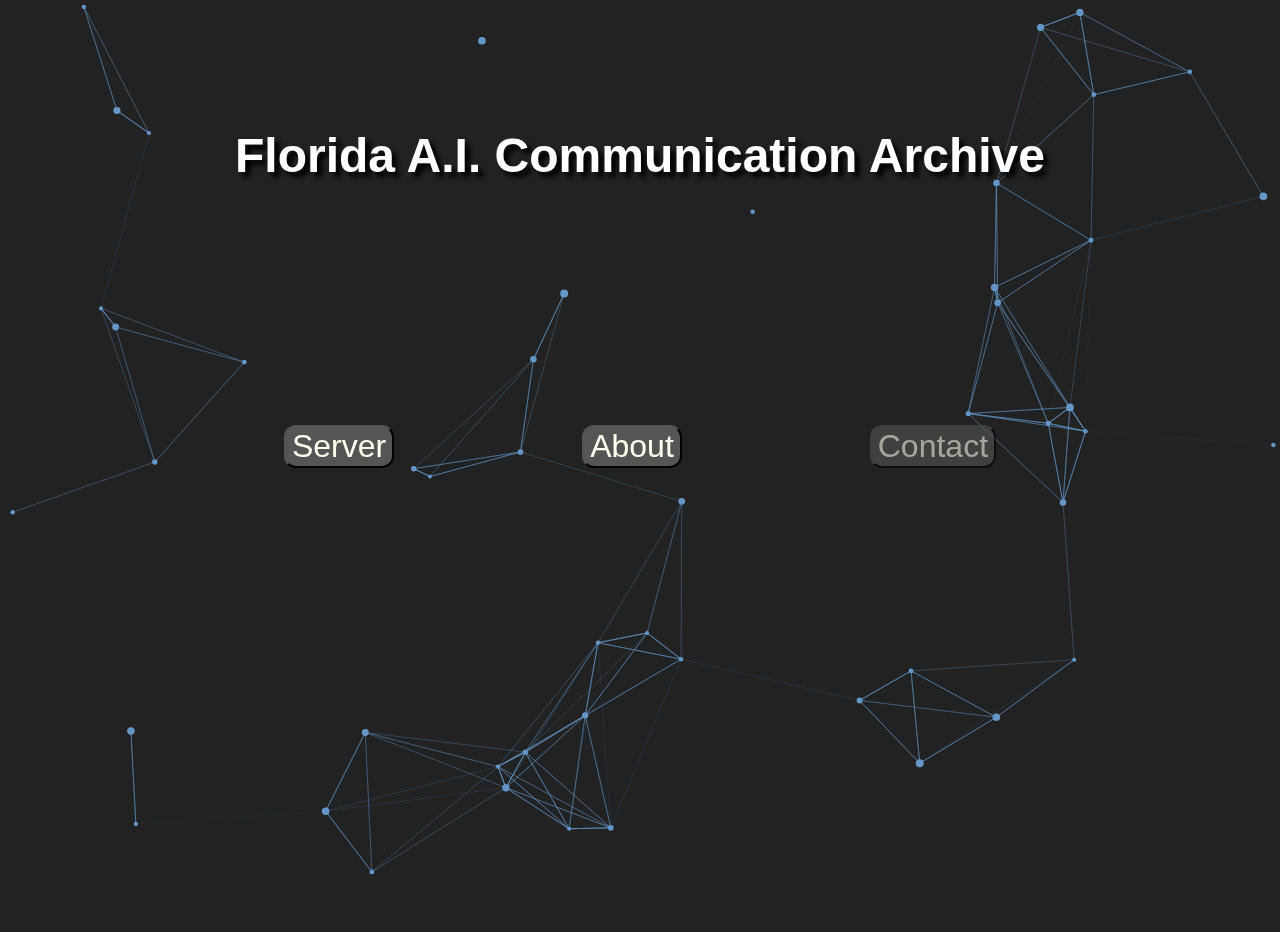
==== index.html @ c3ea345b "Update index.html" ====
<!DOCTYPE html>
<html lang="en">
<html>
    <head>
        <meta charset="utf-8">
        <meta name="viewport" content="width=device-width, initial-scale=1.0">
        <title>FAICA</title>
        
        
        <link rel="stylesheet" href="css/stylesheet.css">
    </head>
    
    <body>
    <canvas id="canvas"></canvas>
        <div>
            <div>
                <h1>Florida A.I. Communication Archive</h1>
            </div>
            <br>
            <div class="box">
                <button class="button" onclick="window.location.href='https://faica.us/server';">Server</button>
                <button class="button" onclick="window.location.href='/404';">About</button>
                <button class="button disabled">Contact</button> 
            </div>
        </div>
    </body>
</html>
    
<script src="js/main.js"></script>
---- css/stylesheet.css ----
h1 {
  color:white;
  text-shadow: 5px 5px 5px black;
  text-align: center;
  font-size:xxx-large;
  padding:2em;
}

p {
  font-family: verdana;
  font-size: 20px;
}

body {
	background: #222;
	margin: 0rem;
	min-height: 100vh;
	font-family: Futura, sans-serif;
}

.box {
  display: flex;
  align-items: center;
  justify-content:space-evenly;
  padding:6em;
}

.box div {
  width: 100%;
  height: 100px;
}

.button {
	color: ivory;
	background-color: #555555;
	font-size: xx-large;
	border-radius: 12px;
	cursor: pointer;
	z-index: 1;
}

.button:hover {
	color: #555555;
  	background-color: ivory;
  	box-shadow: 0 12px 16px 0 rgba(0,0,0,0.24), 0 17px 50px 0 rgba(0,0,0,0.19);
	z-index: 1;
}

.disabled {
 	opacity: 0.6;
 	cursor: not-allowed;
	z-index: 1;
}

.vert {
  	flex-direction:column;
}

ul {
	color:white;
  	text-shadow: 5px 5px 5px black;
  	text-align: center;
	text-size: large;
	font-family: Futura, sans-serif;
	
}

#canvas, #text {
	position: absolute;
	display: block;
	top: 0;
	left: 0;
	z-index: -1;
}
#text {
  min-height: 100vh;
  width: 100vw;
  z-index: 1;
  color: #fff;
  text-transform: uppercase;
  font-size: 8vmin;
  display: flex;
  align-items: center;
  justify-content: center;
  text-align: center;
}
#text h1 {
	opacity: 0.9
}

@media only screen and (max-width: 600px) {
	.box {
	  display: flex;
	  flex-direction:column;
	  justify-content:space-evenly;
	  padding:6em;
	}
}
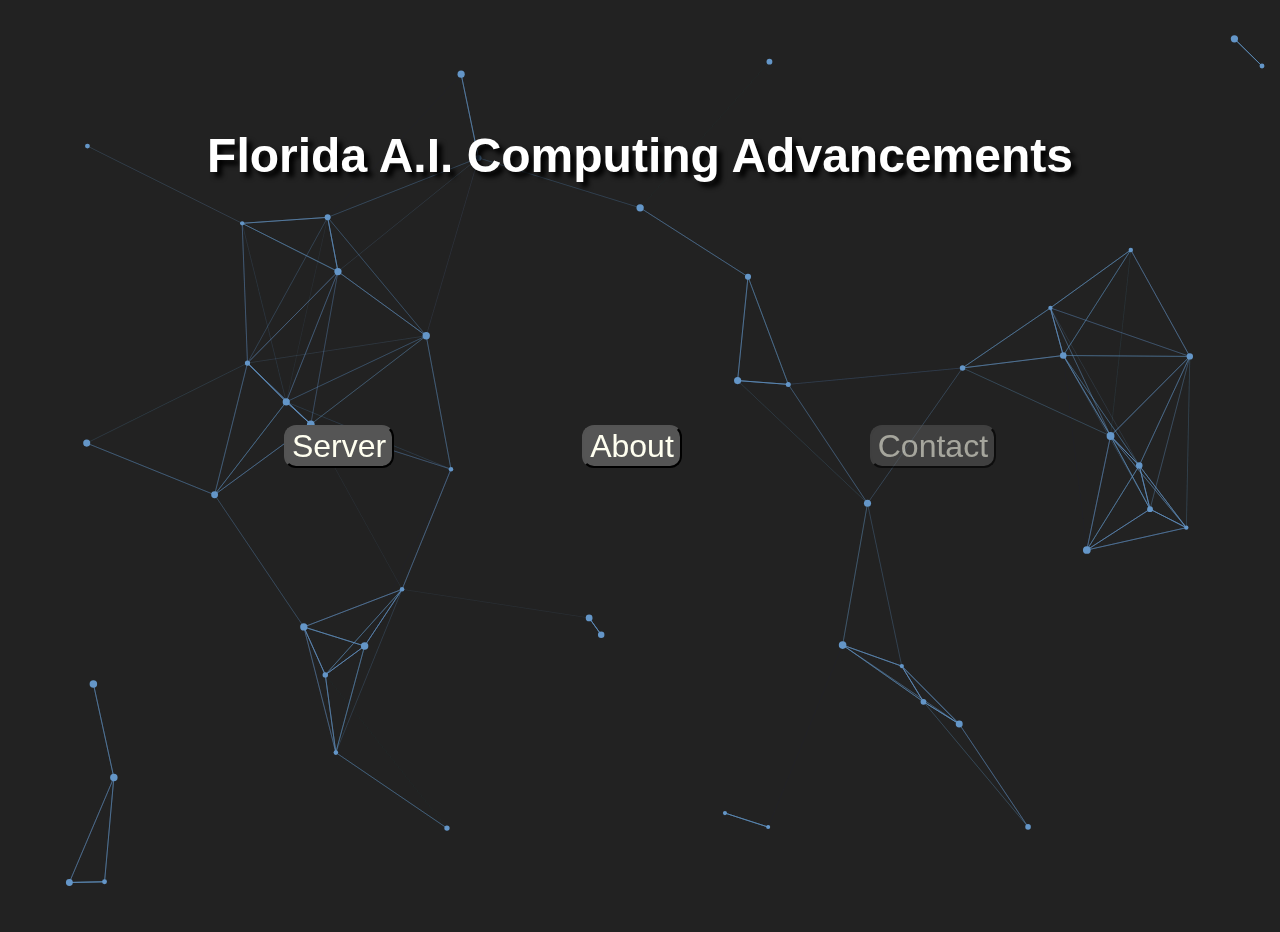
==== commit 62b77b03: "Update index.html" ====
--- a/index.html
+++ b/index.html
@@ -14,7 +14,7 @@
     <canvas id="canvas"></canvas>
         <div>
             <div>
-                <h1>Florida A.I. Communication Archive</h1>
+                <h1>Florida A.I. Computing Advancements</h1>
             </div>
             <br>
             <div class="box">
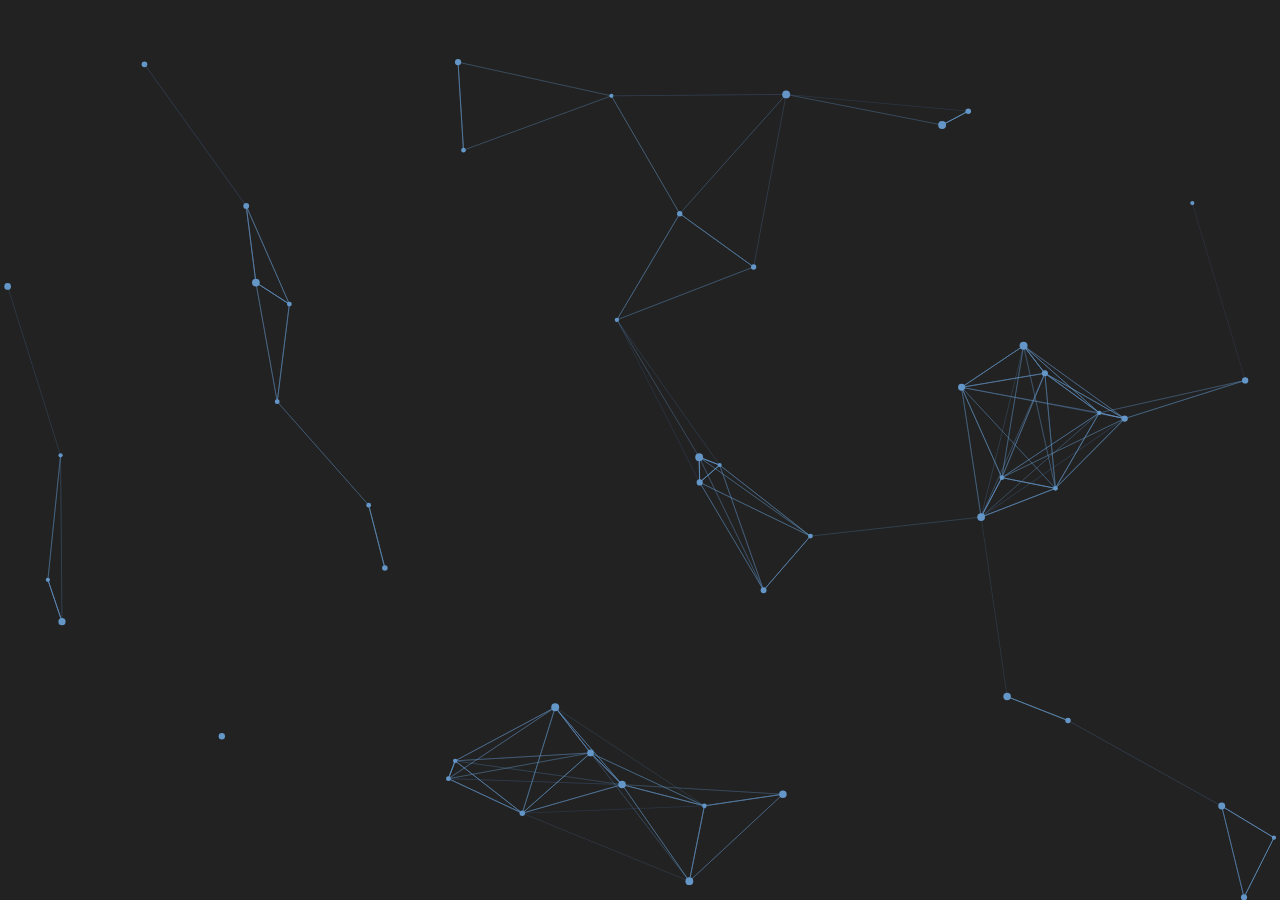
==== commit aaa2f7f0: "Update index.html" ====
--- a/index.html
+++ b/index.html
@@ -13,6 +13,7 @@
     <body>
     <canvas id="canvas"></canvas>
         <div>
+            <svg xmnls="https://faica.us/src/LOGO.svg" width="10%" height="10%></svg>
             <div>
                 <h1>Florida A.I. Computing Advancements</h1>
             </div>
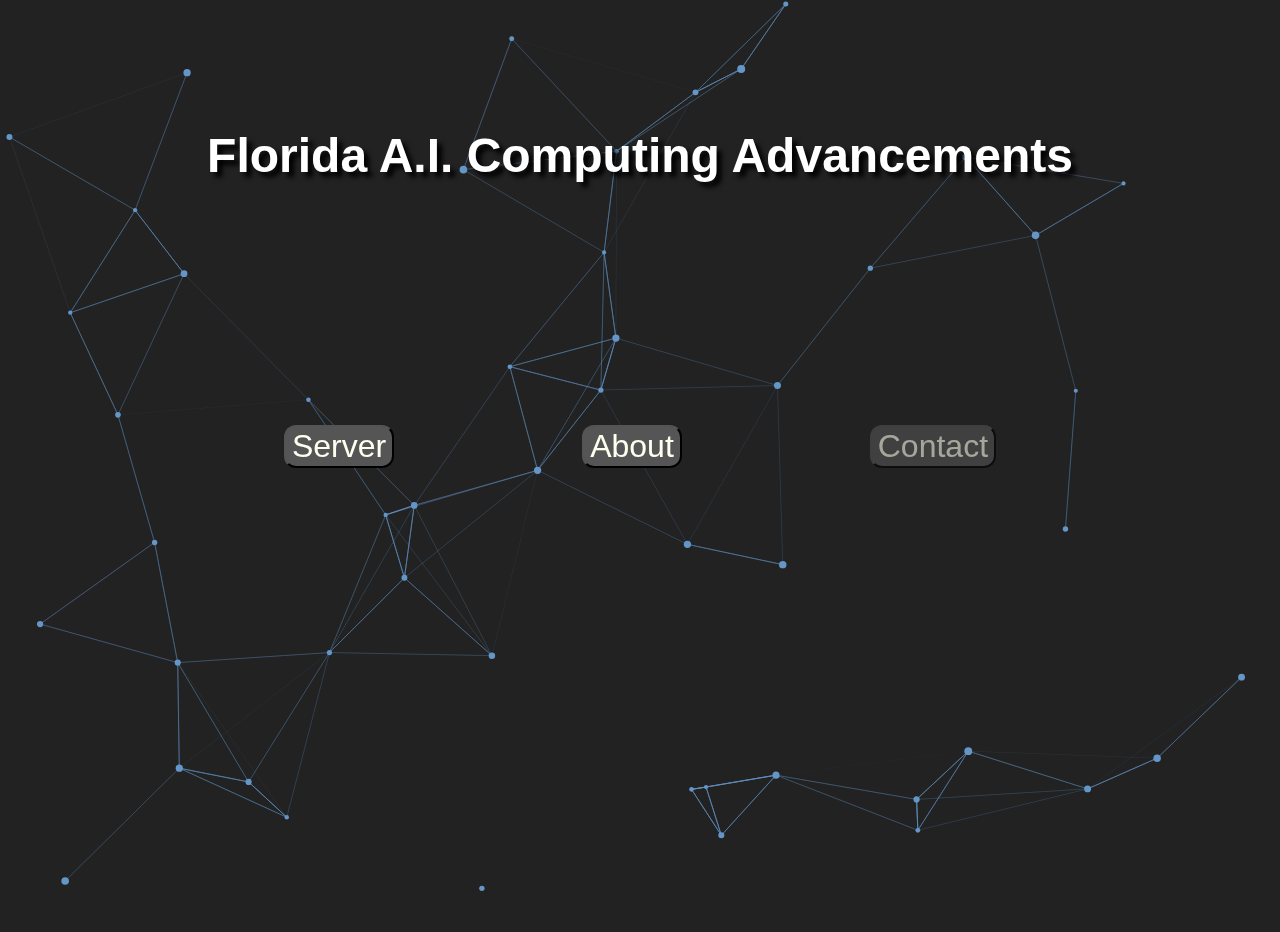
==== commit 9644c3a5: "favicon svg" ====
--- a/index.html
+++ b/index.html
@@ -5,7 +5,7 @@
         <meta charset="utf-8">
         <meta name="viewport" content="width=device-width, initial-scale=1.0">
         <title>FAICA</title>
-        
+        <link rel="icon" type="image/svg+xml" href="/src/LOGO.svg">
         
         <link rel="stylesheet" href="css/stylesheet.css">
     </head>
@@ -13,7 +13,6 @@
     <body>
     <canvas id="canvas"></canvas>
         <div>
-            <svg xmnls="https://faica.us/src/LOGO.svg" width="10%" height="10%></svg>
             <div>
                 <h1>Florida A.I. Computing Advancements</h1>
             </div>
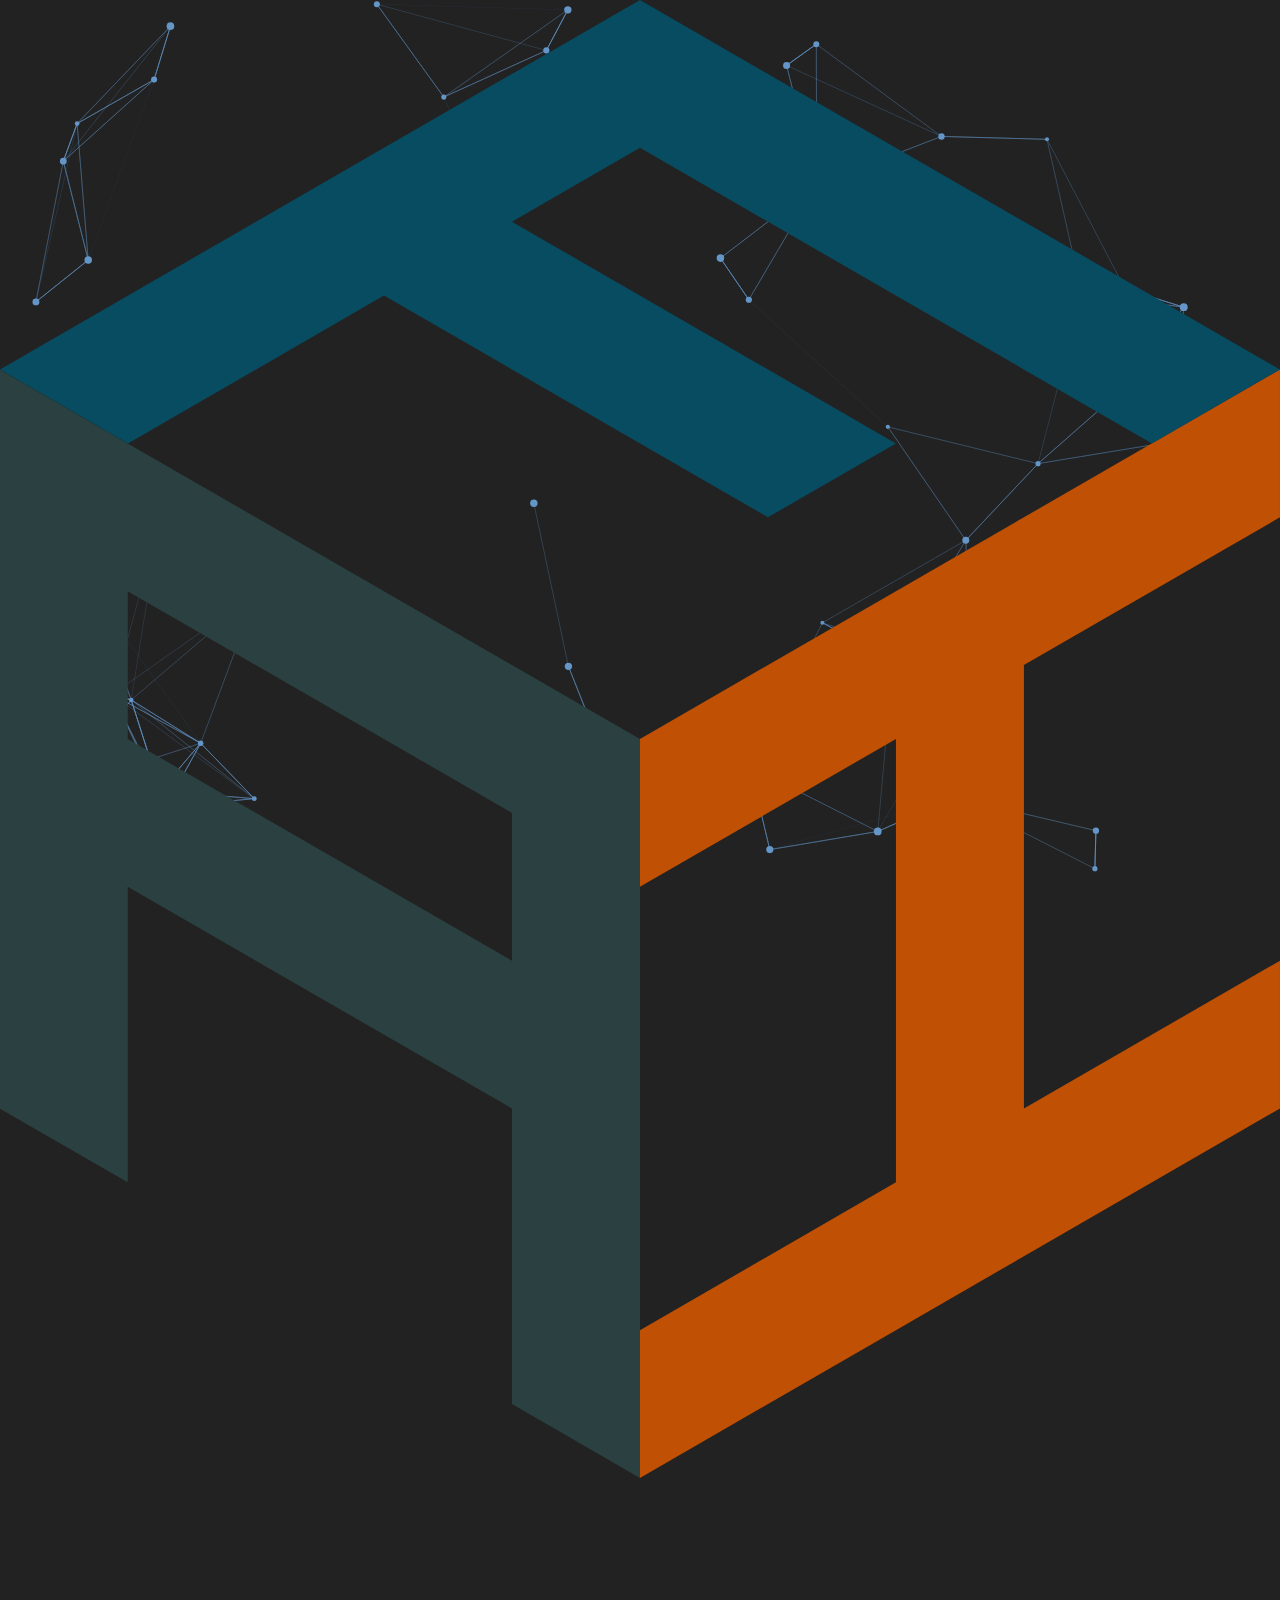
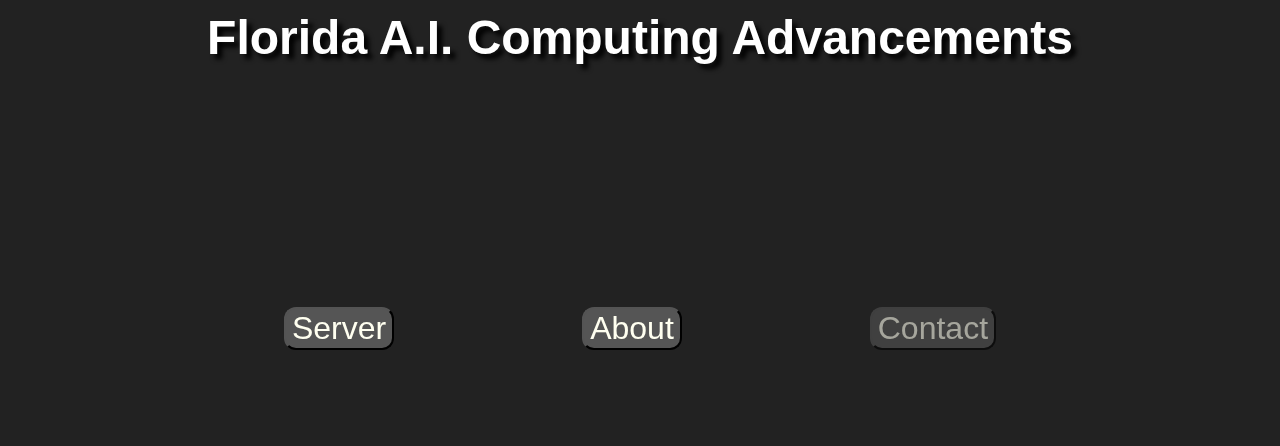
==== commit d2fb162f: "add logo" ====
--- a/index.html
+++ b/index.html
@@ -14,6 +14,7 @@
     <canvas id="canvas"></canvas>
         <div>
             <div>
+                <svg class="logo" id="Layer_1" data-name="Layer 1" xmlns="http://www.w3.org/2000/svg" viewBox="0 0 173.21 200"><defs><style>.cls-1{fill:#2b4141;}.cls-2{fill:#c05003;}.cls-3{fill:#084c61;}</style></defs><path class="cls-1" d="M120.18,171.32l-52-30-17.32-10v100l17.32,10v-40l52,30v40l17.32,10v-100Zm0,40-52-30v-20l52,30Z" transform="translate(-50.9 -81.32)"/><polygon class="cls-2" points="173.21 70 173.21 50 138.56 70 121.24 80 86.6 100 86.6 120 121.24 100 121.24 160 86.6 180 86.6 200 121.24 180 138.56 170 173.21 150 173.21 130 138.56 150 138.56 90 173.21 70"/><polygon class="cls-3" points="155.88 60 173.21 50 103.92 10 86.6 0 69.28 10 51.96 20 34.64 30 0 50 17.32 60 51.96 40 103.92 70 121.24 60 69.28 30 86.6 20 155.88 60"/></svg>
                 <h1>Florida A.I. Computing Advancements</h1>
             </div>
             <br>
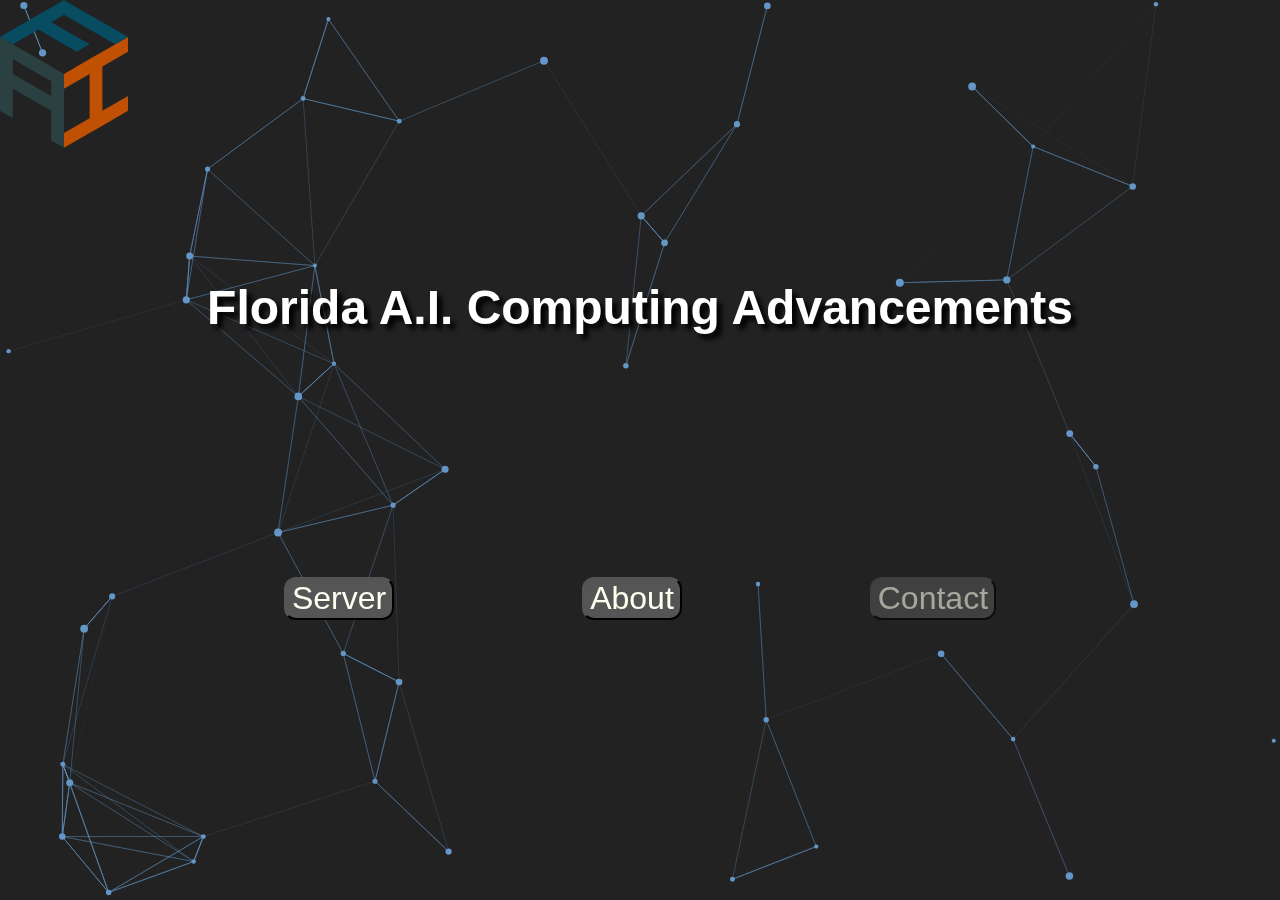
==== commit 02a7e588: "home logo" ====
--- a/index.html
+++ b/index.html
@@ -14,7 +14,7 @@
     <canvas id="canvas"></canvas>
         <div>
             <div>
-                <svg class="logo" id="Layer_1" data-name="Layer 1" xmlns="http://www.w3.org/2000/svg" viewBox="0 0 173.21 200"><defs><style>.cls-1{fill:#2b4141;}.cls-2{fill:#c05003;}.cls-3{fill:#084c61;}</style></defs><path class="cls-1" d="M120.18,171.32l-52-30-17.32-10v100l17.32,10v-40l52,30v40l17.32,10v-100Zm0,40-52-30v-20l52,30Z" transform="translate(-50.9 -81.32)"/><polygon class="cls-2" points="173.21 70 173.21 50 138.56 70 121.24 80 86.6 100 86.6 120 121.24 100 121.24 160 86.6 180 86.6 200 121.24 180 138.56 170 173.21 150 173.21 130 138.56 150 138.56 90 173.21 70"/><polygon class="cls-3" points="155.88 60 173.21 50 103.92 10 86.6 0 69.28 10 51.96 20 34.64 30 0 50 17.32 60 51.96 40 103.92 70 121.24 60 69.28 30 86.6 20 155.88 60"/></svg>
+                <svg class="logo" onclick="window.location.href='https://faica.us';"id="Layer_1" data-name="Layer 1" xmlns="http://www.w3.org/2000/svg" viewBox="0 0 173.21 200"><defs><style>.cls-1{fill:#2b4141;}.cls-2{fill:#c05003;}.cls-3{fill:#084c61;}</style></defs><path class="cls-1" d="M120.18,171.32l-52-30-17.32-10v100l17.32,10v-40l52,30v40l17.32,10v-100Zm0,40-52-30v-20l52,30Z" transform="translate(-50.9 -81.32)"/><polygon class="cls-2" points="173.21 70 173.21 50 138.56 70 121.24 80 86.6 100 86.6 120 121.24 100 121.24 160 86.6 180 86.6 200 121.24 180 138.56 170 173.21 150 173.21 130 138.56 150 138.56 90 173.21 70"/><polygon class="cls-3" points="155.88 60 173.21 50 103.92 10 86.6 0 69.28 10 51.96 20 34.64 30 0 50 17.32 60 51.96 40 103.92 70 121.24 60 69.28 30 86.6 20 155.88 60"/></svg>
                 <h1>Florida A.I. Computing Advancements</h1>
             </div>
             <br>
--- a/css/stylesheet.css
+++ b/css/stylesheet.css
@@ -56,6 +56,16 @@
   	flex-direction:column;
 }
 
+.logo {
+	opacity:0.5;
+	width:10%;
+}
+
+.logo:hover {
+	opacity:1;
+}
+	
+
 ul {
 	color:white;
   	text-shadow: 5px 5px 5px black;
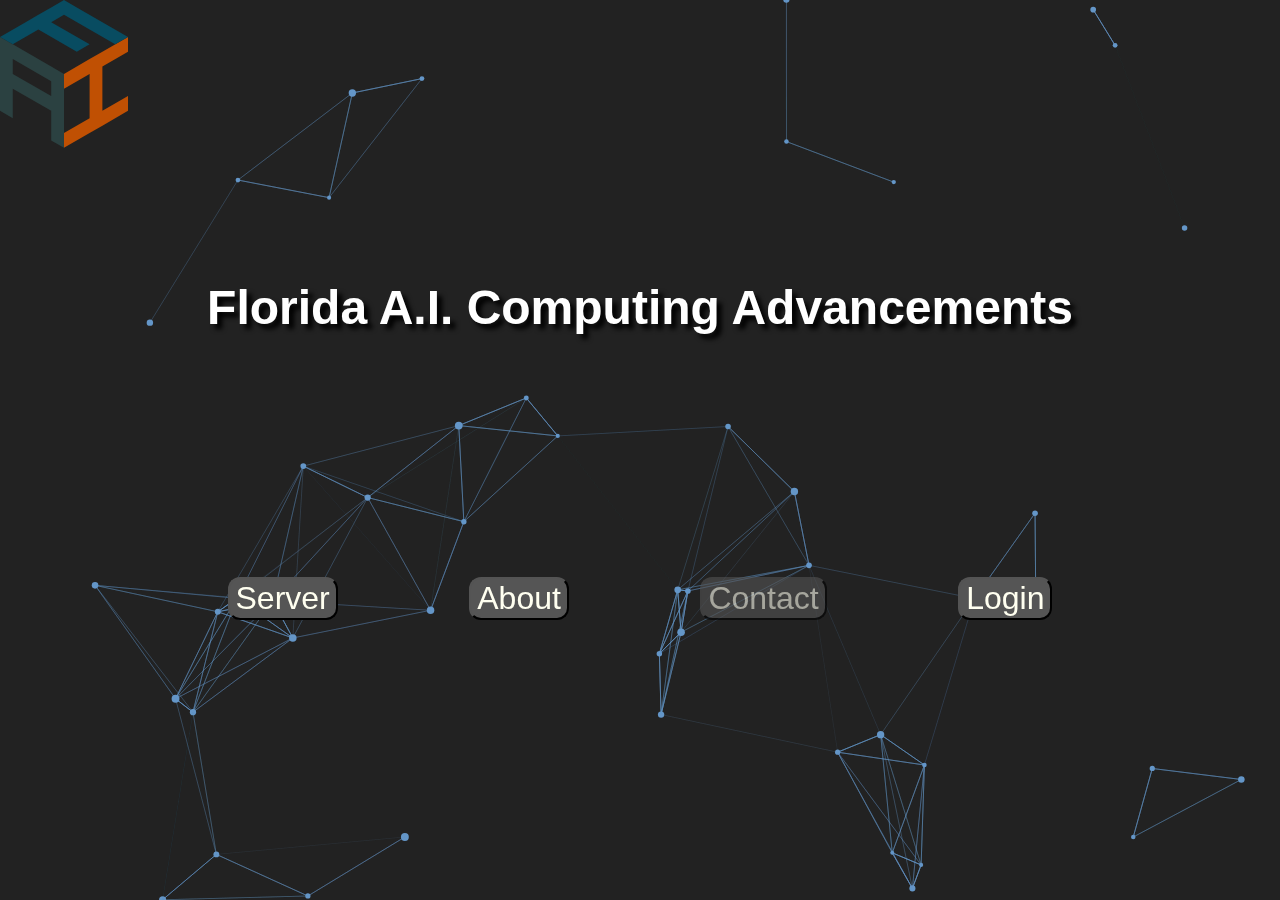
==== commit eae15b70: "login" ====
--- a/index.html
+++ b/index.html
@@ -22,6 +22,7 @@
                 <button class="button" onclick="window.location.href='https://faica.us/server';">Server</button>
                 <button class="button" onclick="window.location.href='/404';">About</button>
                 <button class="button disabled">Contact</button> 
+                <button class="button" onclick="window.location.href='https://mail.faica.us';">Login</button>
             </div>
         </div>
     </body>
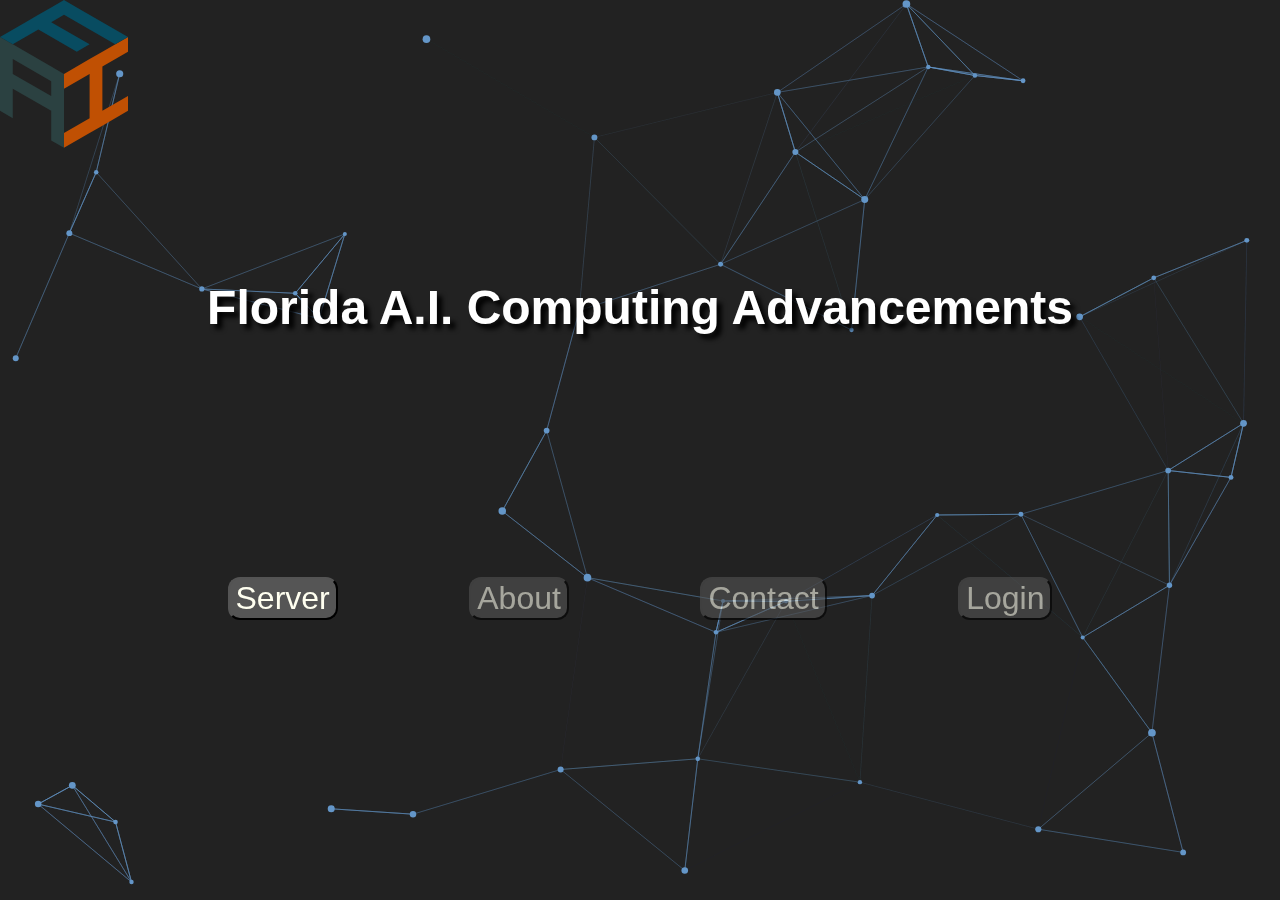
==== commit 64bc4d38: "Disable buttons" ====
--- a/index.html
+++ b/index.html
@@ -20,9 +20,9 @@
             <br>
             <div class="box">
                 <button class="button" onclick="window.location.href='https://faica.us/server';">Server</button>
-                <button class="button" onclick="window.location.href='/404';">About</button>
+                <button class="button disabled" onclick="window.location.href='/404';">About</button>
                 <button class="button disabled">Contact</button> 
-                <button class="button" onclick="window.location.href='https://mail.faica.us';">Login</button>
+                <button class="button disabled" onclick="window.location.href='https://mail.faica.us';">Login</button>
             </div>
         </div>
     </body>
